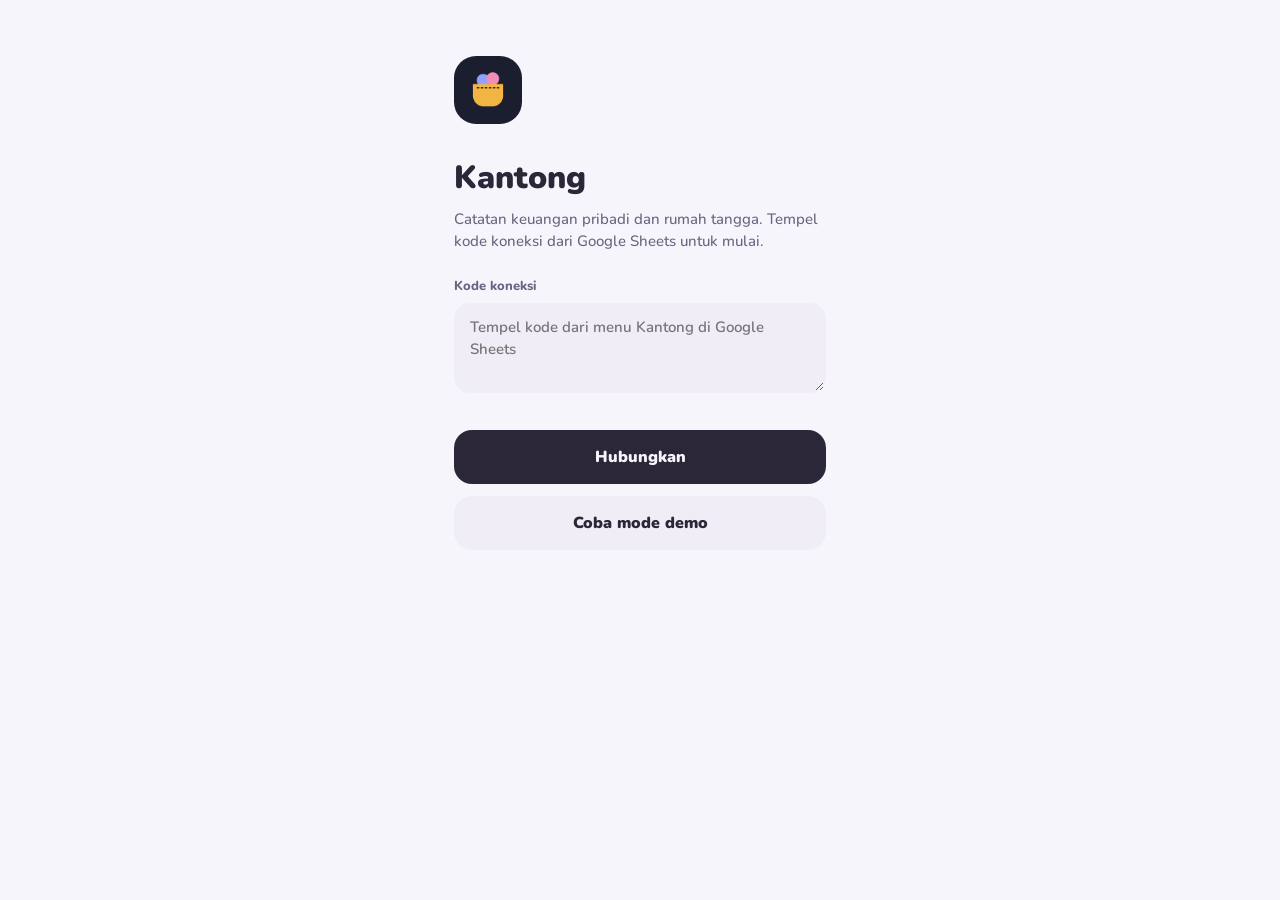
==== kantong-pastel/index.html @ 732570b2 "Tambah aplikasi Kantong + konfigurasi Cloudflare Workers (assets di ./public)" ====
<!doctype html>
<html lang="id">
<head>
  <meta charset="utf-8">
  <meta name="viewport" content="width=device-width, initial-scale=1, viewport-fit=cover">
  <meta name="theme-color" content="#F7F5FC">
  <meta name="color-scheme" content="light dark">
  <meta name="apple-mobile-web-app-capable" content="yes">
  <meta name="mobile-web-app-capable" content="yes">
  <meta name="apple-mobile-web-app-status-bar-style" content="black-translucent">
  <meta name="apple-mobile-web-app-title" content="Kantong">
  <title>Kantong</title>
  <link rel="manifest" href="manifest.webmanifest">
  <link rel="icon" href="icons/icon.svg" type="image/svg+xml">
  <link rel="apple-touch-icon" href="icons/apple-touch-icon.png">
  <link rel="preload" href="fonts/nunito.woff2" as="font" type="font/woff2" crossorigin>
  <link rel="stylesheet" href="styles.css">
</head>
<body>
  <div id="app"></div>
  <div id="toast" class="toast" role="status" aria-live="polite"></div>
  <script src="core.js"></script>
  <script src="app.js"></script>
</body>
</html>
---- kantong-pastel/styles.css ----
@font-face {
  font-family: 'Nunito';
  src: url('fonts/nunito.woff2') format('woff2');
  font-weight: 200 1000;
  font-display: swap;
}

/* ---------- tema terang (default) ---------- */
:root {
  --bg: #F7F5FC;
  --surface: #FFFFFF;
  --surface-2: #F0EDF7;
  --surface-3: #E4DFF0;
  --line: #E4DFF0;
  --text: #2B2638;
  --text-2: #6B6480;
  --text-3: #9C95AE;
  --ink: #2B2638;            /* teks di atas warna pastel, selalu gelap */
  --accent: #C9B8FF;         /* lavender */
  --accent-ink: #2B2638;
  --in: #2F8A66;
  --over: #D9546A;
  --tf: #5B73C9;
  --b-riki: #B8D4FF;         /* biru langit */
  --b-istri: #FFC6DA;        /* pink */
  --b-rt: #FFE29A;           /* butter */
  --hero: #E9E1FF;
  --hero-2: #FFE7D6;
  --shadow: 0 6px 20px rgba(80, 60, 140, .07);
  --tabbar: rgba(255, 255, 255, .9);
  --scrim: rgba(43, 38, 56, .35);

  --gutter: 16px;
  --r-sheet: 28px;
  --r-card: 24px;
  --r-field: 16px;
  --tab-h: 66px;
  --safe-b: env(safe-area-inset-bottom, 0px);
  --safe-t: env(safe-area-inset-top, 0px);
  color-scheme: light;
}

/* ---------- tema gelap ---------- */
@media (prefers-color-scheme: dark) {
  :root:not([data-theme="light"]) {
    --bg: #1B1925; --surface: #252232; --surface-2: #2E2A3D; --surface-3: #3A3550; --line: #3A3550;
    --text: #F3F0FA; --text-2: #B9B2CC; --text-3: #7F7896;
    --accent: #BFAEFF; --in: #8EE3BC; --over: #FF9AAA; --tf: #A9B9FF;
    --b-riki: #9DBFF5; --b-istri: #F5A9C4; --b-rt: #F2D383;
    --hero: #33294F; --hero-2: #3D2F2A;
    --shadow: none; --tabbar: rgba(27, 25, 37, .9); --scrim: rgba(0, 0, 0, .55);
    color-scheme: dark;
  }
}
:root[data-theme="dark"] {
  --bg: #1B1925; --surface: #252232; --surface-2: #2E2A3D; --surface-3: #3A3550; --line: #3A3550;
  --text: #F3F0FA; --text-2: #B9B2CC; --text-3: #7F7896;
  --accent: #BFAEFF; --in: #8EE3BC; --over: #FF9AAA; --tf: #A9B9FF;
  --b-riki: #9DBFF5; --b-istri: #F5A9C4; --b-rt: #F2D383;
  --hero: #33294F; --hero-2: #3D2F2A;
  --shadow: none; --tabbar: rgba(27, 25, 37, .9); --scrim: rgba(0, 0, 0, .55);
  color-scheme: dark;
}

* { box-sizing: border-box; -webkit-tap-highlight-color: transparent; }
html, body { margin: 0; background: var(--bg); color: var(--text); }
body {
  font-family: 'Nunito', ui-rounded, system-ui, -apple-system, 'Segoe UI', sans-serif;
  font-size: 15px; line-height: 1.45; font-weight: 500;
  -webkit-font-smoothing: antialiased; overscroll-behavior-y: none;
}
button, input, select, textarea { font: inherit; color: inherit; }
button { cursor: pointer; border: 0; background: none; padding: 0; }
:focus-visible { outline: 2px solid var(--tf); outline-offset: 2px; border-radius: 10px; }
.num { font-variant-numeric: tabular-nums; }
.muted { color: var(--text-2); }
.faint { color: var(--text-3); }
.hidden { display: none !important; }

/* ---------- shell ---------- */
#app { max-width: 480px; margin: 0 auto; min-height: 100dvh; position: relative; }
.view { padding: calc(var(--safe-t) + 22px) var(--gutter) calc(var(--tab-h) + var(--safe-b) + 32px); }
.topbar { display: flex; align-items: flex-start; justify-content: space-between; gap: 12px; margin-bottom: 18px; }
.topbar h1 { font-size: 27px; line-height: 1.15; font-weight: 900; margin: 2px 0 0; letter-spacing: -0.02em; }
.topbar .date { font-size: 14px; color: var(--text-2); font-weight: 600; }
.back { display: inline-flex; align-items: center; gap: 4px; color: var(--text-2); min-height: 44px; margin: -8px 0 4px -6px; padding: 0 6px; font-weight: 700; }
.back svg { width: 20px; height: 20px; }
.top-actions { display: flex; gap: 8px; align-items: center; }

.sync { display: inline-flex; align-items: center; gap: 6px; font-size: 12px; font-weight: 700; color: var(--text-2);
  min-height: 34px; padding: 0 12px; border-radius: 999px; background: var(--surface); box-shadow: var(--shadow); }
.sync i { width: 8px; height: 8px; border-radius: 50%; background: var(--in); }
.sync.pending i { background: #F2B544; }
.sync.offline i { background: var(--text-3); }
.sync.busy i { animation: pulse 1s ease-in-out infinite; }
@keyframes pulse { 50% { opacity: .3; } }
.theme-btn { width: 34px; height: 34px; border-radius: 50%; background: var(--surface); box-shadow: var(--shadow); display: grid; place-items: center; color: var(--text-2); }
.theme-btn svg { width: 17px; height: 17px; }

.tabbar { position: fixed; left: 0; right: 0; bottom: 0; z-index: 20; padding-bottom: var(--safe-b); background: var(--tabbar);
  backdrop-filter: blur(14px); -webkit-backdrop-filter: blur(14px); border-top: 1px solid var(--line); }
.tabbar nav { max-width: 480px; margin: 0 auto; display: grid; grid-template-columns: repeat(4, 1fr); height: var(--tab-h); padding: 0 8px; }
.tabbar button { display: flex; flex-direction: column; align-items: center; justify-content: center; gap: 3px; font-size: 11px; font-weight: 800; color: var(--text-3); }
.tabbar button svg { width: 24px; height: 24px; padding: 2px; border-radius: 10px; box-sizing: content-box; padding: 3px 14px; }
.tabbar button[aria-current="page"] { color: var(--text); }
.tabbar button[aria-current="page"] svg { background: var(--accent); color: var(--ink); }

/* ---------- section ---------- */
.section { margin-top: 26px; }
.section-h { display: flex; align-items: baseline; justify-content: space-between; margin: 0 4px 10px; }
.section-h h2 { font-size: 18px; font-weight: 900; margin: 0; }
.section-h .aside { font-size: 13px; color: var(--text-2); font-weight: 600; }
.card { background: var(--surface); border-radius: var(--r-card); padding: 18px; box-shadow: var(--shadow); }
.empty { padding: 28px 16px; text-align: center; color: var(--text-2); font-size: 14px; }

/* ---------- chips ---------- */
.chips { display: flex; gap: 8px; overflow-x: auto; scrollbar-width: none; margin: 0 calc(var(--gutter) * -1); padding: 2px var(--gutter); scroll-padding: var(--gutter); }
.chips::-webkit-scrollbar { display: none; }
.chips.wrap { flex-wrap: wrap; overflow: visible; margin: 0; padding: 0; }
.chip { flex: none; display: inline-flex; align-items: center; gap: 8px; min-height: 42px; padding: 0 16px;
  border-radius: 999px; background: var(--surface-2); color: var(--text-2); font-size: 14px; font-weight: 700;
  border: 2px solid transparent; white-space: nowrap; }
.chip .dot { width: 10px; height: 10px; border-radius: 50%; flex: none; }
.chip[aria-pressed="true"] { background: var(--c, var(--accent)); color: var(--ink); }
.chip[aria-pressed="true"] .dot { background: var(--ink) !important; opacity: .35; }
.chip.add { color: var(--text-3); border: 2px dashed var(--line); background: none; }

.seg { display: grid; grid-auto-flow: column; grid-auto-columns: 1fr; background: var(--surface-2); border-radius: 18px; padding: 5px; gap: 4px; }
.seg button { min-height: 40px; border-radius: 14px; font-size: 14px; font-weight: 800; color: var(--text-2); }
.seg button[aria-pressed="true"] { background: var(--surface); color: var(--text); box-shadow: 0 2px 8px rgba(80, 60, 140, .10); }
.seg button[data-tipe="Pengeluaran"][aria-pressed="true"] { background: #FFD1C2; color: var(--ink); }
.seg button[data-tipe="Pemasukan"][aria-pressed="true"] { background: #BDEBD3; color: var(--ink); }
.seg button[data-tipe="Transfer"][aria-pressed="true"] { background: #C7D3FF; color: var(--ink); }

.buku-tabs { display: flex; gap: 8px; overflow-x: auto; scrollbar-width: none; margin-bottom: 16px; }
.buku-tabs button { flex: none; min-height: 38px; padding: 0 16px; border-radius: 999px; font-size: 13px; font-weight: 800;
  color: var(--text-2); background: var(--surface); display: inline-flex; align-items: center; gap: 8px; box-shadow: var(--shadow); }
.buku-tabs button i { width: 9px; height: 9px; border-radius: 50%; background: var(--c); }
.buku-tabs button[aria-pressed="true"] { background: var(--c, var(--accent)); color: var(--ink); }
.buku-tabs button[aria-pressed="true"] i { background: var(--ink); opacity: .35; }

.monthbar { display: flex; align-items: center; justify-content: space-between; margin-bottom: 16px; background: var(--surface); border-radius: 18px; padding: 2px; box-shadow: var(--shadow); }
.monthbar strong { font-size: 16px; font-weight: 900; }
.iconbtn { width: 44px; height: 44px; display: inline-flex; align-items: center; justify-content: center; border-radius: 14px; color: var(--text-2); }
.iconbtn:disabled { opacity: .3; }
.iconbtn svg { width: 20px; height: 20px; }

/* ---------- input form ---------- */
.entry { background: var(--surface); border-radius: var(--r-sheet); padding: 16px; box-shadow: var(--shadow); }
.amount { display: flex; align-items: baseline; gap: 8px; padding: 22px 6px 14px; }
.amount span { font-size: 22px; font-weight: 800; color: var(--text-3); }
.amount input { flex: 1; min-width: 0; background: none; border: 0; outline: none; font-size: 46px; font-weight: 900;
  letter-spacing: -0.02em; line-height: 1.1; caret-color: var(--tf); font-variant-numeric: tabular-nums; color: var(--text); }
.amount input::placeholder { color: var(--surface-3); }
.amount.in input { color: var(--in); }
.amount.tf input { color: var(--tf); }
.field { margin-top: 16px; }
.field label, .field .lbl { display: block; font-size: 13px; color: var(--text-2); margin-bottom: 8px; font-weight: 800; }
.row2 { display: grid; grid-template-columns: 1fr 1fr; gap: 10px; }
.input { width: 100%; min-height: 48px; background: var(--surface-2); border: 2px solid transparent; border-radius: var(--r-field);
  padding: 0 14px; outline: none; font-size: 15px; font-weight: 600; }
.input:focus { border-color: var(--accent); background: var(--surface); }
textarea.input { padding: 12px 14px; min-height: 90px; resize: vertical; }
.toggle { width: 100%; text-align: left; display: flex; align-items: center; justify-content: space-between; gap: 12px; min-height: 48px; }
.toggle .sw { position: relative; width: 48px; height: 30px; border-radius: 999px; background: var(--surface-3); flex: none; transition: background .15s; }
.toggle .sw::after { content: ''; position: absolute; top: 4px; left: 4px; width: 22px; height: 22px; border-radius: 50%; background: #fff; transition: transform .15s; box-shadow: 0 1px 3px rgba(0,0,0,.15); }
.toggle[aria-checked="true"] .sw { background: var(--accent); }
.toggle[aria-checked="true"] .sw::after { transform: translateX(18px); }
.btn { display: inline-flex; align-items: center; justify-content: center; gap: 8px; min-height: 54px; width: 100%;
  border-radius: 18px; font-weight: 900; font-size: 16px; background: var(--text); color: var(--bg); margin-top: 20px; }
.btn:disabled { opacity: .4; }
.btn.ghost { background: var(--surface-2); color: var(--text); }
.btn.danger { background: none; color: var(--over); min-height: 44px; margin-top: 8px; font-weight: 800; }
.btn.small { min-height: 38px; width: auto; padding: 0 16px; font-size: 14px; margin: 0; }
.err { color: var(--over); font-size: 13px; margin-top: 10px; font-weight: 700; }
.readonly-note { display: flex; gap: 10px; align-items: center; font-size: 13px; color: var(--text-2); font-weight: 600;
  background: var(--surface-2); border-radius: 16px; padding: 12px 14px; margin-bottom: 16px; }

/* ---------- budget meter ---------- */
.meter { height: 12px; border-radius: 999px; background: var(--surface-2); overflow: hidden; display: block; }
.meter i { display: block; height: 100%; border-radius: inherit; background: var(--c, var(--accent)); transition: width .4s ease; }
.meter.over i { background: #FFADB9; }
.budget-head { display: flex; justify-content: space-between; align-items: baseline; gap: 12px; margin-bottom: 10px; }
.budget-head .big { font-size: 24px; font-weight: 900; letter-spacing: -0.01em; }
.budget-head .big.over { color: var(--over); }
.budget-foot { display: flex; justify-content: space-between; font-size: 12px; color: var(--text-3); margin-top: 8px; font-weight: 700; }

/* kartu sisa budget di beranda: blok pastel */
.hero { background: var(--hero); border-radius: var(--r-card); padding: 18px; position: relative; overflow: hidden; }
.hero::after { content: ''; position: absolute; width: 140px; height: 140px; border-radius: 50%; right: -40px; top: -50px; background: var(--hero-2); opacity: .9; }
.hero > * { position: relative; z-index: 1; }
.hero .meter { background: rgba(255, 255, 255, .55); }
:root[data-theme="dark"] .hero .meter { background: rgba(0, 0, 0, .25); }
@media (prefers-color-scheme: dark) { :root:not([data-theme="light"]) .hero .meter { background: rgba(0, 0, 0, .25); } }

/* ---------- transaksi list ---------- */
.day { margin-top: 20px; }
#rw > .list, #cd > .list { margin-top: 16px; }
.day-h { display: flex; justify-content: space-between; font-size: 13px; color: var(--text-2); margin: 0 6px 6px; font-weight: 800; }
.tx { display: flex; align-items: center; gap: 12px; width: 100%; text-align: left; padding: 12px 2px; border-bottom: 1px dashed var(--line); min-height: 62px; }
.tx:last-child { border-bottom: 0; }
.tx .ic { width: 40px; height: 40px; border-radius: 14px 14px 14px 6px; flex: none; display: grid; place-items: center; font-weight: 900; font-size: 15px;
  background: var(--c); color: var(--ink); }
.tx .ic svg { width: 18px; height: 18px; }
.tx .main { flex: 1; min-width: 0; }
.tx .t1 { display: block; font-weight: 800; font-size: 15px; white-space: nowrap; overflow: hidden; text-overflow: ellipsis; }
.tx .t2 { font-size: 12px; color: var(--text-3); display: flex; gap: 6px; align-items: center; flex-wrap: wrap; margin-top: 2px; font-weight: 600; }
.tx .amt { font-weight: 900; font-size: 15px; white-space: nowrap; }
.tx .amt.in { color: var(--in); }
.tx .amt.tf { color: var(--tf); }
.tag { display: inline-flex; align-items: center; gap: 4px; font-size: 11px; font-weight: 800; padding: 2px 8px; border-radius: 999px; background: var(--surface-2); color: var(--text-2); }
.tag i { width: 6px; height: 6px; border-radius: 50%; background: var(--c); }
.list { background: var(--surface); border-radius: var(--r-card); padding: 0 16px; box-shadow: var(--shadow); }

/* ---------- ringkasan ---------- */
.overview { display: grid; grid-template-columns: 148px 1fr; gap: 18px; align-items: center; }
.donut { position: relative; width: 148px; height: 148px; }
.donut svg { width: 100%; height: 100%; transform: rotate(-90deg); }
.donut circle { stroke-linecap: round; }
.donut .center { position: absolute; inset: 0; display: grid; place-content: center; text-align: center; }
.donut .center small { font-size: 11px; color: var(--text-2); font-weight: 700; }
.donut .center b { font-size: 16px; font-weight: 900; }
.stats { display: grid; gap: 12px; }
.stat small { display: block; font-size: 12px; color: var(--text-2); font-weight: 700; }
.stat b { font-size: 18px; font-weight: 900; }
.stat b.in { color: var(--in); }
.stat b.over { color: var(--over); }
.cat { display: block; width: 100%; text-align: left; padding: 14px 0; border-bottom: 1px dashed var(--line); }
.cat:last-child { border-bottom: 0; }
.cat-top { display: flex; align-items: center; gap: 10px; margin-bottom: 8px; }
.cat-top .dot { width: 14px; height: 14px; border-radius: 6px 6px 6px 2px; background: var(--c); flex: none; }
.cat-top .name { flex: 1; font-weight: 800; min-width: 0; overflow: hidden; text-overflow: ellipsis; white-space: nowrap; }
.cat-top .pct { font-size: 12px; color: var(--text-3); width: 38px; text-align: right; font-weight: 700; }
.cat-top .val { font-weight: 900; }
.cat-sub { display: flex; justify-content: space-between; font-size: 12px; color: var(--text-3); margin-top: 6px; font-weight: 700; }
.cat-sub .over { color: var(--over); }
.wallet { display: flex; align-items: center; gap: 12px; padding: 12px 0; border-bottom: 1px dashed var(--line); width: 100%; text-align: left; min-height: 58px; }
.wallet:last-child { border-bottom: 0; }
.wallet .main { flex: 1; min-width: 0; }
.wallet .t1 { font-weight: 800; }
.wallet .t2 { font-size: 12px; color: var(--text-3); font-weight: 600; }
.wallet .amt { font-weight: 900; }
.wallet .amt.neg { color: var(--over); }
.wallet .ic { border-radius: 4px !important; }
.total-row { display: flex; justify-content: space-between; padding: 12px 6px 2px; font-size: 13px; color: var(--text-2); font-weight: 700; }

/* ---------- settings ---------- */
.menu { background: var(--surface); border-radius: var(--r-card); overflow: hidden; box-shadow: var(--shadow); }
.menu button { display: flex; align-items: center; gap: 12px; width: 100%; min-height: 58px; padding: 0 18px; text-align: left; border-bottom: 1px dashed var(--line); font-weight: 800; }
.menu button:last-child { border-bottom: 0; }
.menu button .main { flex: 1; }
.menu button .t2 { font-size: 12px; color: var(--text-3); font-weight: 600; }
.menu svg { width: 18px; height: 18px; color: var(--text-3); }
.menu .seg { margin: 0 18px 16px; }
.swatches { display: flex; flex-wrap: wrap; gap: 10px; }
.swatches button { width: 38px; height: 38px; border-radius: 50%; background: var(--c); border: 3px solid transparent; }
.swatches button[aria-pressed="true"] { border-color: var(--text); }
.budget-row { display: grid; grid-template-columns: 1fr 140px; gap: 12px; align-items: center; padding: 8px 0; border-bottom: 1px dashed var(--line); }
.budget-row:last-child { border-bottom: 0; }
.budget-row .name { display: flex; align-items: center; gap: 10px; font-weight: 700; min-width: 0; }
.budget-row .name .dot { width: 12px; height: 12px; border-radius: 5px 5px 5px 2px; background: var(--c); flex: none; }
.budget-row .input { text-align: right; min-height: 44px; }
.sticky-save { position: sticky; bottom: calc(var(--tab-h) + var(--safe-b) + 12px); margin-top: 16px; }

/* ---------- sheet & toast ---------- */
.scrim { position: fixed; inset: 0; z-index: 40; background: var(--scrim); opacity: 0; transition: opacity .2s; }
.scrim.show { opacity: 1; }
.sheet { position: fixed; left: 0; right: 0; bottom: 0; z-index: 41; max-width: 480px; margin: 0 auto; max-height: 92dvh; overflow-y: auto;
  background: var(--bg); border-radius: var(--r-sheet) var(--r-sheet) 0 0; padding: 8px var(--gutter) calc(var(--safe-b) + 20px);
  transform: translateY(100%); transition: transform .28s cubic-bezier(.2, .9, .3, 1.05); }
.sheet.show { transform: none; }
.sheet .grab { width: 44px; height: 5px; border-radius: 5px; background: var(--surface-3); margin: 6px auto 12px; }
.sheet-h { display: flex; align-items: center; justify-content: space-between; margin-bottom: 8px; }
.sheet-h h3 { margin: 0; font-size: 20px; font-weight: 900; }
.toast { position: fixed; left: 50%; bottom: calc(var(--tab-h) + var(--safe-b) + 16px); z-index: 60; transform: translate(-50%, 20px);
  background: var(--text); color: var(--bg); padding: 12px 18px; border-radius: 999px; font-size: 14px; font-weight: 800;
  opacity: 0; transition: opacity .2s, transform .2s; max-width: calc(100% - 32px); pointer-events: none; }
.toast.show { opacity: 1; transform: translate(-50%, 0); }
.toast.bad { background: #FFADB9; color: var(--ink); }

/* ---------- connect ---------- */
.connect { padding: calc(var(--safe-t) + 56px) 24px 40px; max-width: 420px; margin: 0 auto; }
.connect .logo { width: 68px; height: 68px; border-radius: 22px; margin-bottom: 24px; }
.connect h1 { font-size: 32px; font-weight: 900; margin: 0 0 8px; }
.connect p { color: var(--text-2); margin: 0 0 24px; }
.demo-bar { font-size: 12px; text-align: center; padding: 7px var(--gutter); background: var(--b-rt); color: var(--ink); font-weight: 700; }
.demo-bar button { font-weight: 900; text-decoration: underline; }

.skeleton { height: 64px; border-radius: 18px; background: linear-gradient(90deg, var(--surface) 0%, var(--surface-2) 50%, var(--surface) 100%);
  background-size: 200% 100%; animation: sk 1.2s linear infinite; margin-bottom: 8px; }
@keyframes sk { to { background-position: -200% 0; } }

@media (prefers-reduced-motion: reduce) { *, *::before, *::after { animation: none !important; transition: none !important; } }
@media (min-width: 520px) { .view { padding-top: 32px; } }
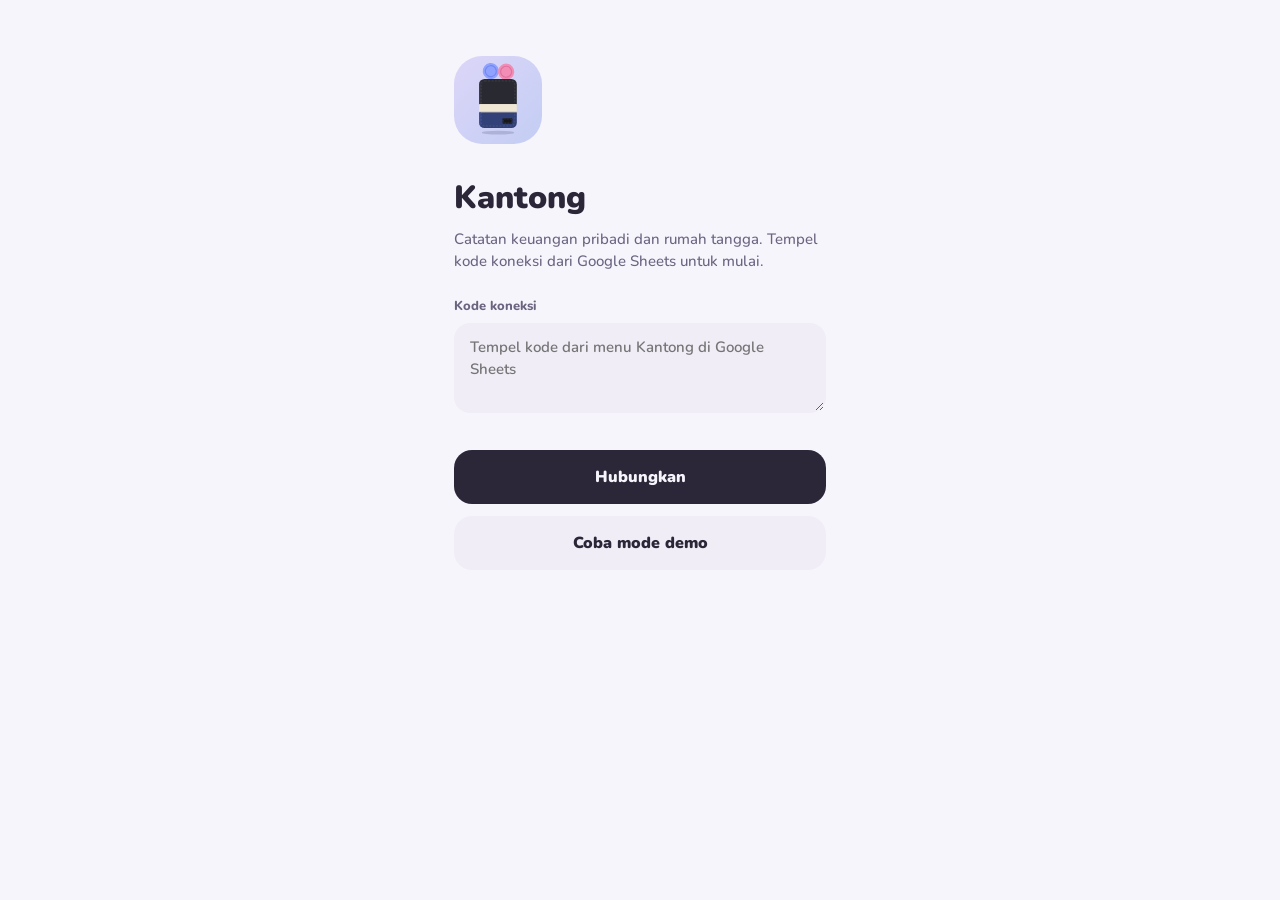
==== commit dca0a76c: "Ikon baru: dompet bifold + animasi di layar koneksi - icons: icon.svg, icon-animated.svg, icon-32/19" ====
--- a/kantong-pastel/index.html
+++ b/kantong-pastel/index.html
@@ -12,6 +12,7 @@
   <title>Kantong</title>
   <link rel="manifest" href="manifest.webmanifest">
   <link rel="icon" href="icons/icon.svg" type="image/svg+xml">
+  <link rel="icon" href="icons/icon-32.png" sizes="32x32" type="image/png">
   <link rel="apple-touch-icon" href="icons/apple-touch-icon.png">
   <link rel="preload" href="fonts/nunito.woff2" as="font" type="font/woff2" crossorigin>
   <link rel="stylesheet" href="styles.css">
--- a/kantong-pastel/styles.css
+++ b/kantong-pastel/styles.css
@@ -280,7 +280,7 @@
 
 /* ---------- connect ---------- */
 .connect { padding: calc(var(--safe-t) + 56px) 24px 40px; max-width: 420px; margin: 0 auto; }
-.connect .logo { width: 68px; height: 68px; border-radius: 22px; margin-bottom: 24px; }
+.connect .logo { width: 88px; height: 88px; border-radius: 28px; margin-bottom: 24px; }
 .connect h1 { font-size: 32px; font-weight: 900; margin: 0 0 8px; }
 .connect p { color: var(--text-2); margin: 0 0 24px; }
 .demo-bar { font-size: 12px; text-align: center; padding: 7px var(--gutter); background: var(--b-rt); color: var(--ink); font-weight: 700; }
